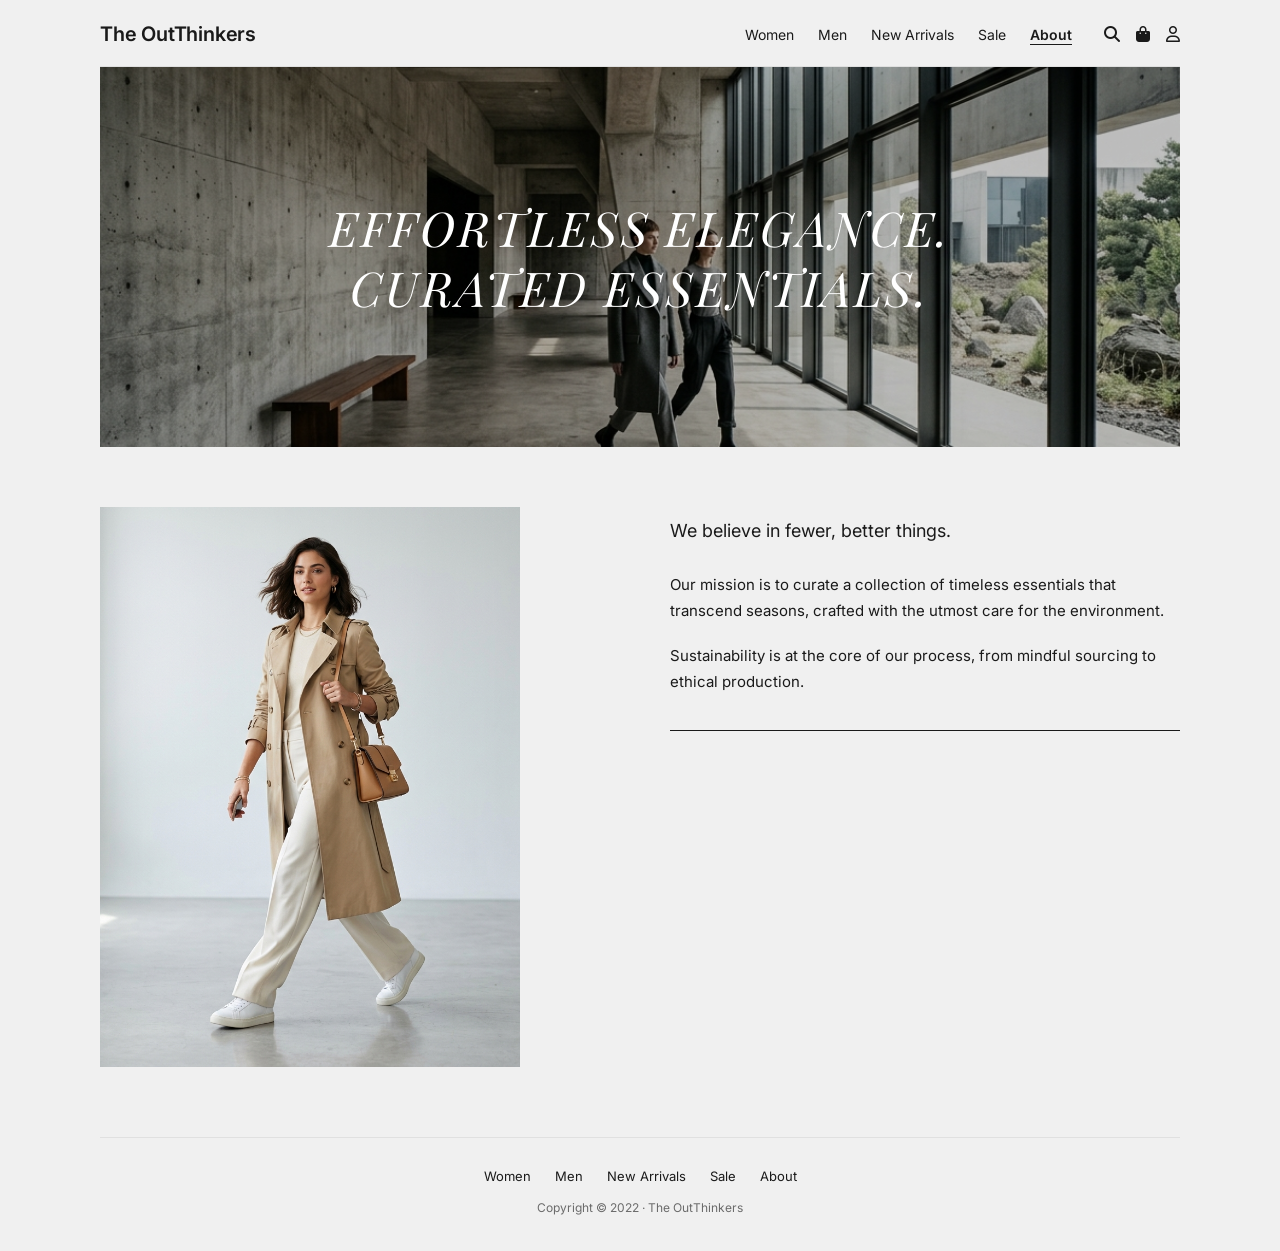
==== about.html @ f1b812b6 "Initial commit — The OutThinkers e-commerce site" ====
<!DOCTYPE html>
<html lang="en">
<head>
  <meta charset="UTF-8">
  <meta name="viewport" content="width=device-width, initial-scale=1.0">
  <meta name="description" content="About The OutThinkers — effortless elegance, curated essentials. We believe in fewer, better things.">
  <title>About — The OutThinkers</title>
  <link rel="icon" type="image/png" href="images/favicon.png">
  <link rel="preconnect" href="https://fonts.googleapis.com">
  <link rel="preconnect" href="https://fonts.gstatic.com" crossorigin>
  <link href="https://fonts.googleapis.com/css2?family=Inter:wght@400;500;600&family=Playfair+Display:ital,wght@0,700;0,800;0,900;1,700;1,800;1,900&display=swap" rel="stylesheet">
  <link rel="stylesheet" href="https://cdnjs.cloudflare.com/ajax/libs/font-awesome/6.5.0/css/all.min.css">
  <link rel="stylesheet" href="css/about.css">
</head>
<body>
  <div class="page-shell">

    <!-- ───── Header / Navbar ───── -->
    <header class="topbar" id="topbar">
      <a class="brand" href="index.html" aria-label="The OutThinkers home">
        <span class="brand-name">The OutThinkers</span>
      </a>

      <div class="topbar-right">
        <nav class="site-nav" aria-label="Main navigation">
          <a href="women.html">Women</a>
          <a href="men.html">Men</a>
          <a href="new-arrivals.html">New Arrivals</a>
          <a href="sale.html">Sale</a>
          <a href="about.html" class="active">About</a>
        </nav>

        <div class="icon-actions">
          <a href="search.html" aria-label="Search" id="searchIcon"><i class="fa-solid fa-magnifying-glass"></i></a>
          <a href="cart.html" aria-label="View cart" id="cartIcon"><i class="fa-solid fa-bag-shopping"></i></a>
          <a href="account.html" aria-label="Account" id="accountIcon"><i class="fa-regular fa-user"></i></a>
        </div>
      </div>
    </header>

    <main>

      <!-- ───── Hero Banner ───── -->
      <section class="about-hero" id="aboutHero">
        <img src="images/about-hero.png" alt="Minimalist concrete architecture interior" class="about-hero-img">
        <div class="about-hero-overlay">
          <h1><em>EFFORTLESS ELEGANCE.</em><br><em>CURATED ESSENTIALS.</em></h1>
        </div>
      </section>

      <!-- ───── About Content ───── -->
      <section class="about-content" id="aboutContent">
        <div class="about-grid">

          <div class="about-portrait">
            <img src="images/hero-model.png" alt="The OutThinkers — fashion portrait">
          </div>

          <div class="about-text">
            <p class="about-lead">We believe in fewer, better things.</p>

            <p class="about-body">Our mission is to curate a collection of timeless essentials that transcend seasons, crafted with the utmost care for the environment.</p>

            <p class="about-body">Sustainability is at the core of our process, from mindful sourcing to ethical production.</p>

            <hr class="about-divider">
          </div>

        </div>
      </section>

    </main>

    <!-- ───── Footer ───── -->
    <footer class="site-footer" id="siteFooter">
      <nav class="footer-nav" aria-label="Footer navigation">
        <a href="women.html">Women</a>
        <a href="men.html">Men</a>
        <a href="new-arrivals.html">New Arrivals</a>
        <a href="sale.html">Sale</a>
        <a href="about.html">About</a>
      </nav>
      <p class="copyright">Copyright &copy; 2022 · The OutThinkers</p>
    </footer>

  </div>

  <script src="js/cartManager.js"></script>
</body>
</html>
---- css/about.css ----
/* ══════════════════════════════════════════
   The OutThinkers – about.css
   Matches the reference design exactly
   ══════════════════════════════════════════ */

/* ── Reset & Base ───────────────────────── */
*,
*::before,
*::after {
  margin: 0;
  padding: 0;
  box-sizing: border-box;
}

:root {
  --bg: #f0f0f0;
  --ink: #1a1a1a;
  --muted: #6b6b6b;
  --border: #e0e0e0;
  --font-sans: "Inter", system-ui, sans-serif;
  --font-serif: "Playfair Display", "Georgia", serif;
}

html {
  scroll-behavior: smooth;
}

body {
  font-family: var(--font-sans);
  background: var(--bg);
  color: var(--ink);
  -webkit-font-smoothing: antialiased;
  -moz-osx-font-smoothing: grayscale;
}

a {
  color: inherit;
  text-decoration: none;
}

img {
  display: block;
  max-width: 100%;
}

/* ── Page Shell ─────────────────────────── */
.page-shell {
  max-width: 1160px;
  margin: 0 auto;
  padding: 0 40px;
}

/* ══════════════════════════════════════════
   HEADER / TOPBAR
   ══════════════════════════════════════════ */
.topbar {
  display: flex;
  align-items: center;
  justify-content: space-between;
  padding: 22px 0 20px;
  border-bottom: 1px solid var(--border);
}

.brand {
  display: inline-flex;
  align-items: center;
}

.brand-name {
  font-family: var(--font-sans);
  font-weight: 600;
  font-size: 20px;
  letter-spacing: -0.01em;
  color: var(--ink);
}

.topbar-right {
  display: flex;
  align-items: center;
  gap: 32px;
}

.site-nav {
  display: flex;
  gap: 24px;
  align-items: center;
}

.site-nav a {
  font-size: 14px;
  font-weight: 400;
  color: var(--ink);
  transition: opacity 0.2s ease;
}

.site-nav a:hover {
  opacity: 0.6;
}

.site-nav a.active {
  font-weight: 600;
  text-decoration: underline;
  text-underline-offset: 4px;
}

.icon-actions {
  display: flex;
  gap: 16px;
  align-items: center;
}

.icon-actions a {
  font-size: 16px;
  color: var(--ink);
  transition: opacity 0.2s ease;
}

.icon-actions a:hover {
  opacity: 0.55;
}

/* ══════════════════════════════════════════
   ABOUT HERO BANNER
   ══════════════════════════════════════════ */
.about-hero {
  position: relative;
  width: 100%;
  overflow: hidden;
  margin-top: 0;
}

.about-hero-img {
  width: 100%;
  height: 380px;
  object-fit: cover;
  object-position: center;
  display: block;
  filter: brightness(0.75);
}

.about-hero-overlay {
  position: absolute;
  inset: 0;
  display: flex;
  align-items: center;
  justify-content: center;
  text-align: center;
  padding: 40px;
}

.about-hero-overlay h1 {
  font-family: var(--font-serif);
  font-weight: 400;
  font-style: italic;
  font-size: clamp(28px, 4.5vw, 48px);
  letter-spacing: 0.06em;
  line-height: 1.25;
  color: #fff;
}

.about-hero-overlay h1 em {
  font-style: italic;
  font-weight: 400;
}

/* ══════════════════════════════════════════
   ABOUT CONTENT — Two Column
   ══════════════════════════════════════════ */
.about-content {
  padding: 60px 0 70px;
}

.about-grid {
  display: grid;
  grid-template-columns: 1fr 1fr;
  gap: 60px;
  align-items: start;
}

/* Portrait */
.about-portrait {
  overflow: hidden;
}

.about-portrait img {
  width: 100%;
  max-width: 420px;
  height: auto;
  object-fit: cover;
  aspect-ratio: 3 / 4;
}

/* Text */
.about-text {
  padding-top: 10px;
}

.about-lead {
  font-family: var(--font-sans);
  font-size: 18px;
  font-weight: 400;
  color: var(--ink);
  margin-bottom: 28px;
  line-height: 1.5;
}

.about-body {
  font-family: var(--font-sans);
  font-size: 15px;
  font-weight: 400;
  color: var(--ink);
  line-height: 1.7;
  margin-bottom: 20px;
}

.about-divider {
  border: none;
  border-top: 1px solid var(--ink);
  margin-top: 36px;
  width: 100%;
}

/* ══════════════════════════════════════════
   FOOTER
   ══════════════════════════════════════════ */
.site-footer {
  border-top: 1px solid var(--border);
  padding: 30px 0 36px;
  text-align: center;
}

.footer-nav {
  display: flex;
  justify-content: center;
  gap: 24px;
  margin-bottom: 16px;
}

.footer-nav a {
  font-size: 13px;
  font-weight: 400;
  color: var(--ink);
  transition: opacity 0.2s ease;
}

.footer-nav a:hover {
  opacity: 0.6;
}

.copyright {
  font-size: 12px;
  color: var(--muted);
}

/* ══════════════════════════════════════════
   RESPONSIVE
   ══════════════════════════════════════════ */
@media (max-width: 960px) {
  .page-shell {
    padding: 0 24px;
  }

  .about-hero-img {
    height: 300px;
  }

  .about-grid {
    gap: 40px;
  }

  .topbar-right {
    gap: 20px;
  }

  .site-nav {
    gap: 16px;
  }

  .site-nav a {
    font-size: 13px;
  }
}

@media (max-width: 640px) {
  .page-shell {
    padding: 0 16px;
  }

  .topbar {
    flex-wrap: wrap;
    gap: 12px;
    padding: 16px 0;
  }

  .topbar-right {
    flex-wrap: wrap;
    gap: 12px;
  }

  .site-nav {
    order: 3;
    width: 100%;
    justify-content: center;
    flex-wrap: wrap;
    gap: 12px;
  }

  .about-hero-img {
    height: 220px;
  }

  .about-hero-overlay h1 {
    font-size: 22px;
  }

  .about-grid {
    grid-template-columns: 1fr;
    gap: 30px;
  }

  .about-portrait img {
    max-width: 100%;
  }

  .footer-nav {
    flex-wrap: wrap;
    gap: 14px;
  }
}
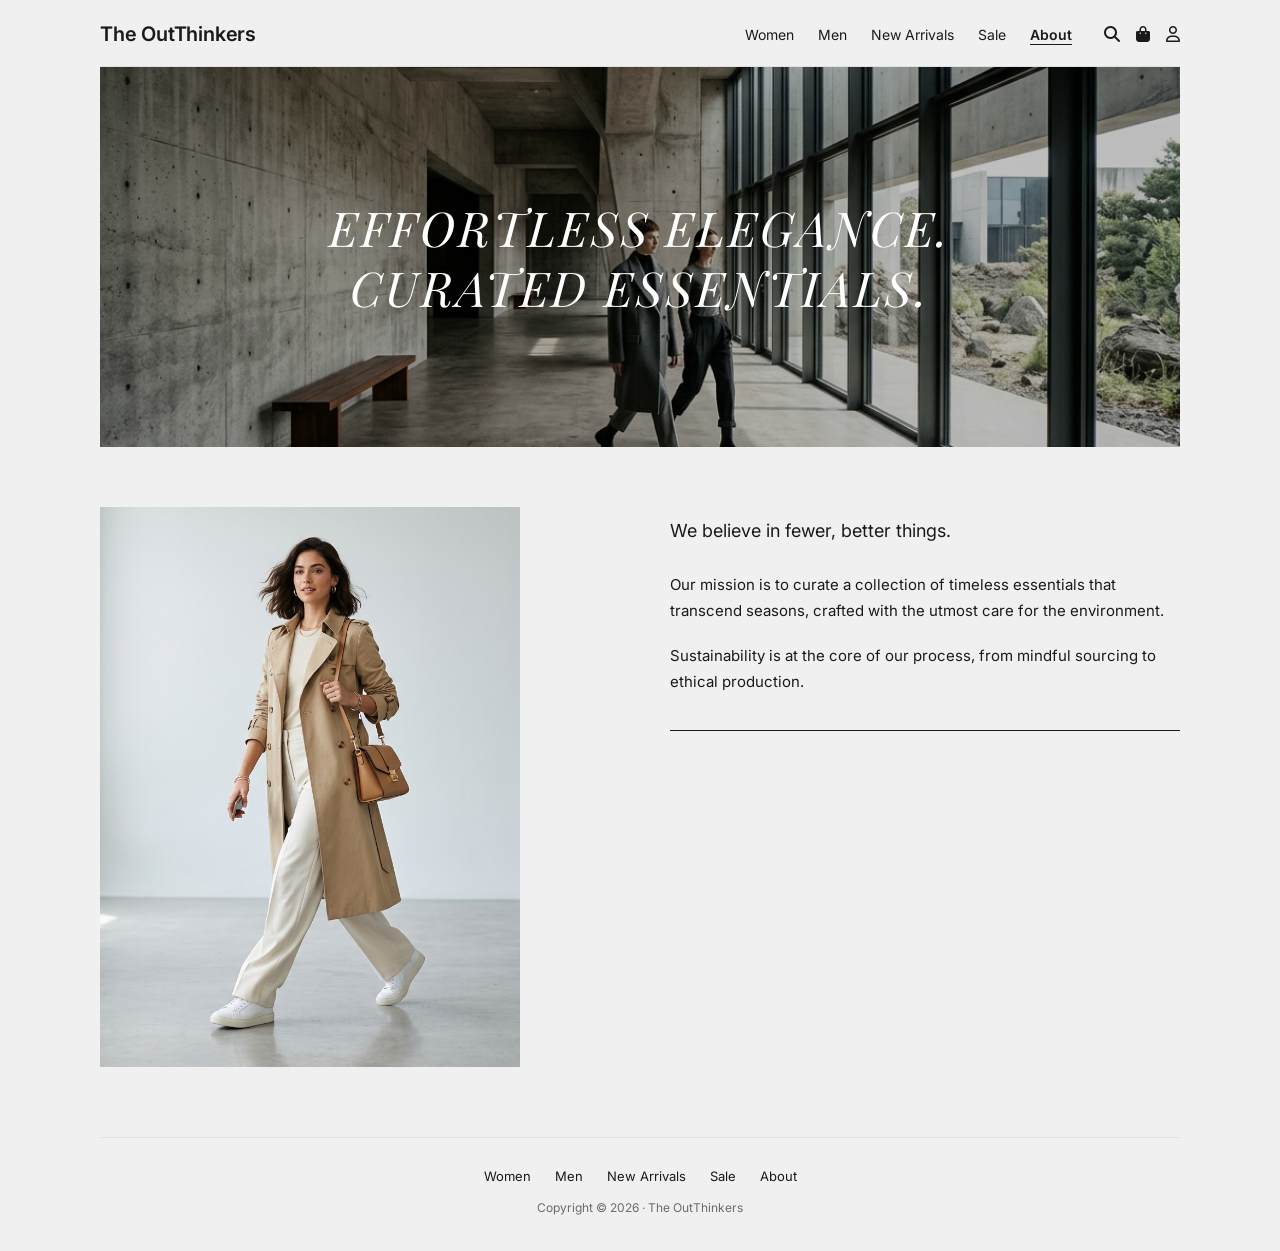
==== commit 10918c77: "Update copyright year to 2026 across all pages" ====
--- a/about.html
+++ b/about.html
@@ -80,7 +80,7 @@
         <a href="sale.html">Sale</a>
         <a href="about.html">About</a>
       </nav>
-      <p class="copyright">Copyright &copy; 2022 · The OutThinkers</p>
+      <p class="copyright">Copyright &copy; 2026 · The OutThinkers</p>
     </footer>
 
   </div>
